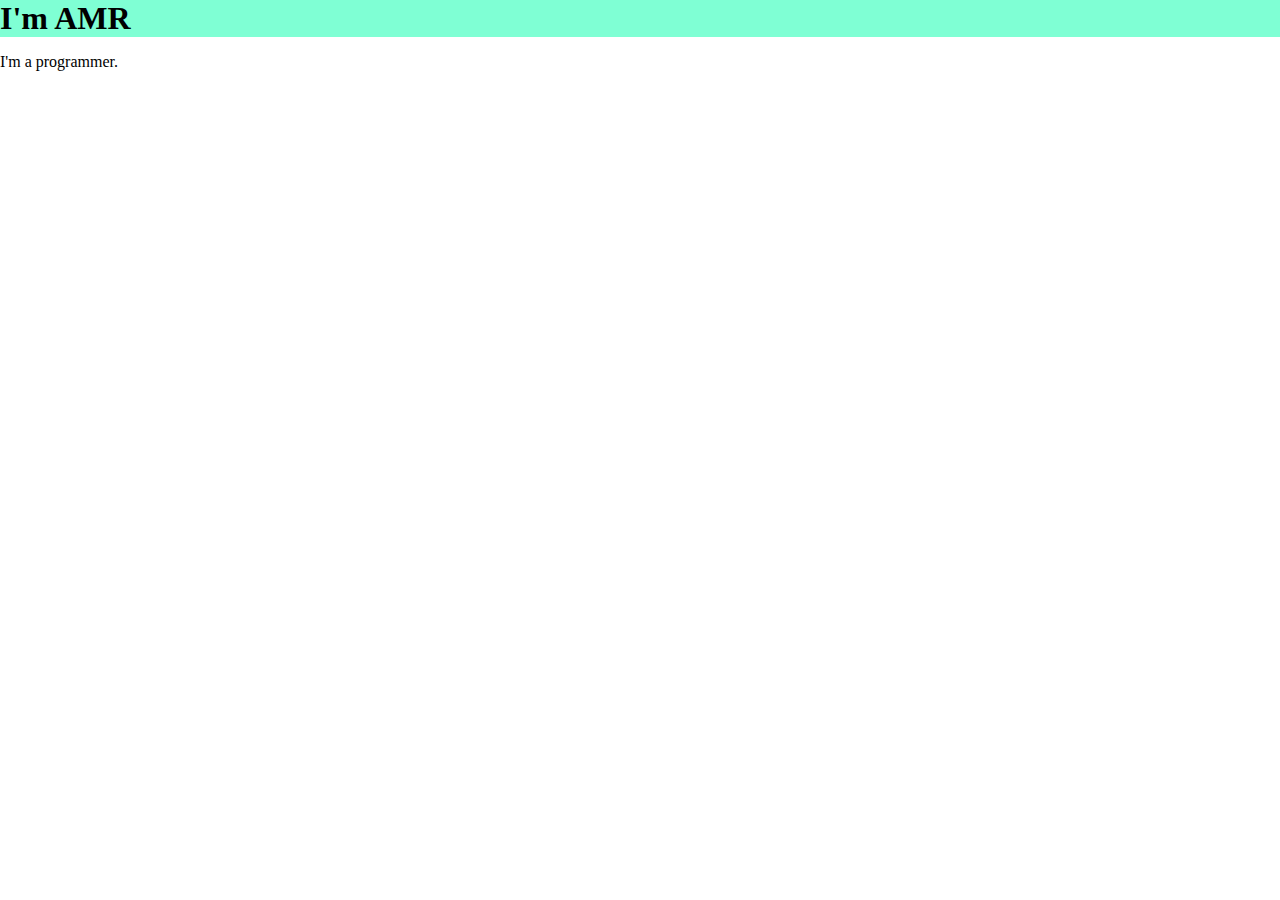
==== CSS - My Site/index.html @ b977a07b "HTML divs" ====
<!DOCTYPE html>
<html lang="en">
<head>
    <meta charset="UTF-8">
    <meta http-equiv="X-UA-Compatible" content="IE=edge">
    <meta name="viewport" content="width=device-width, initial-scale=1.0">
    <title>AMR ABDELAZEEM</title>
    <link rel="stylesheet" href="css/styles.css">
    <link rel="icon" href="favicon.ico">
</head>
<body>
    <div>
        <h1>I'm AMR</h1>
    </div>
    <p>I'm a programmer.</p>
</body>
</html>
---- CSS - My Site/css/styles.css ----
/*CSS code ie here*/

body{
    margin: 0;
}

h1{
    margin: 0;
}

div{
    background-color: aquamarine;
}
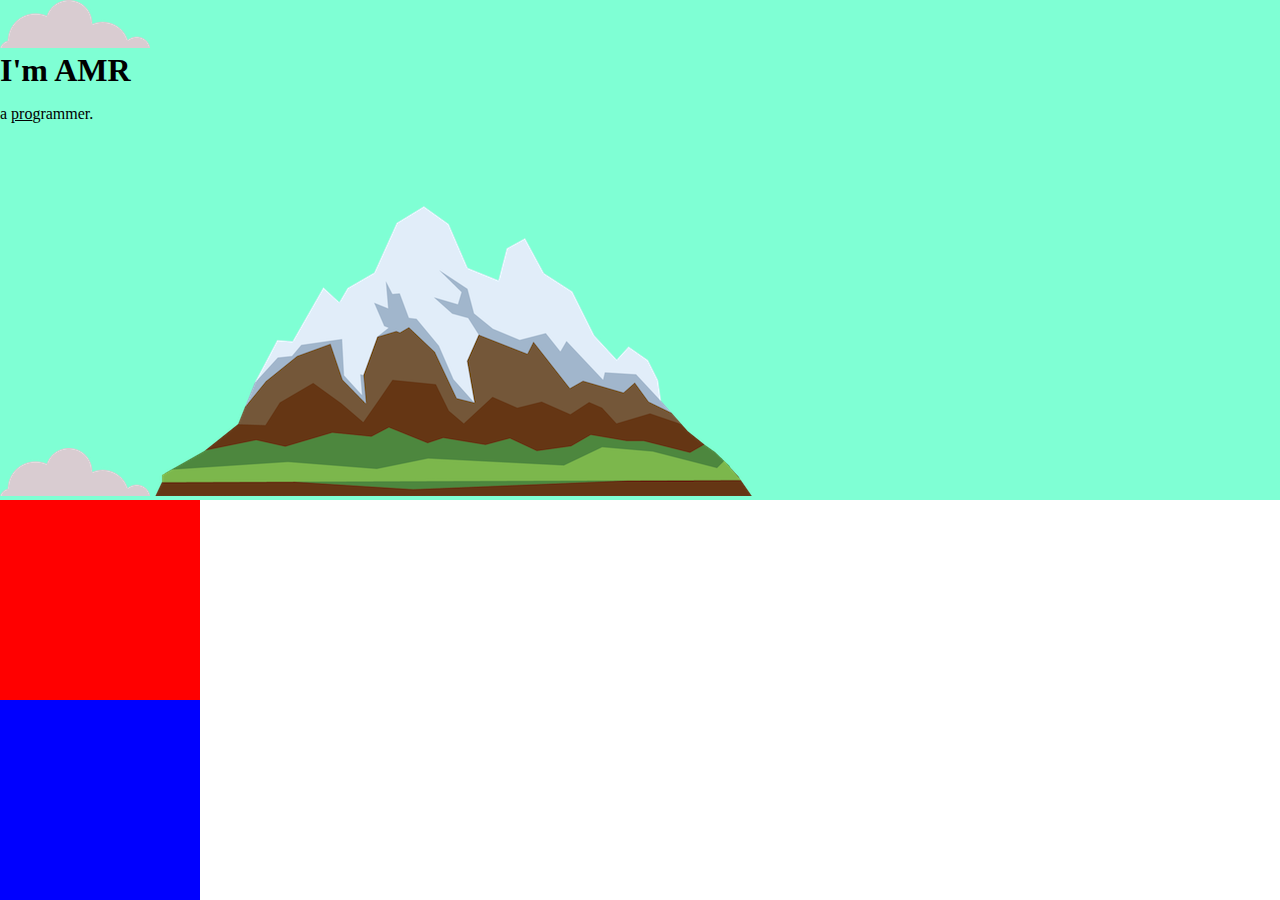
==== commit a3c09fed: "few adjustments to texts and pictures" ====
--- a/CSS - My Site/index.html
+++ b/CSS - My Site/index.html
@@ -9,9 +9,20 @@
     <link rel="icon" href="favicon.ico">
 </head>
 <body>
-    <div>
+    <div class="top-container">
+        <img src="images/cloud.png" alt="cloud-img">
         <h1>I'm AMR</h1>
+        <p>a <span class="pro">pro</span>grammer.</p>
+        <img src="images/cloud.png" alt="cloud-img">
+        <img src="images/mountain.png" alt="mountain-img">
     </div>
-    <p>I'm a programmer.</p>
+
+
+    <div class="middle-container">
+
+    </div>
+
+    <div class="bottom-container">
+    </div>
 </body>
 </html>--- a/CSS - My Site/css/styles.css
+++ b/CSS - My Site/css/styles.css
@@ -8,6 +8,22 @@
     margin: 0;
 }
 
-div{
+.top-container{
     background-color: aquamarine;
+}
+
+.middle-container{
+    background-color: red;
+    width: 200px;
+    height: 200px;
+}
+
+.bottom-container{
+    background-color: blue;
+    width: 200px;
+    height: 200px;
+}
+
+.pro{
+    text-decoration: underline;
 }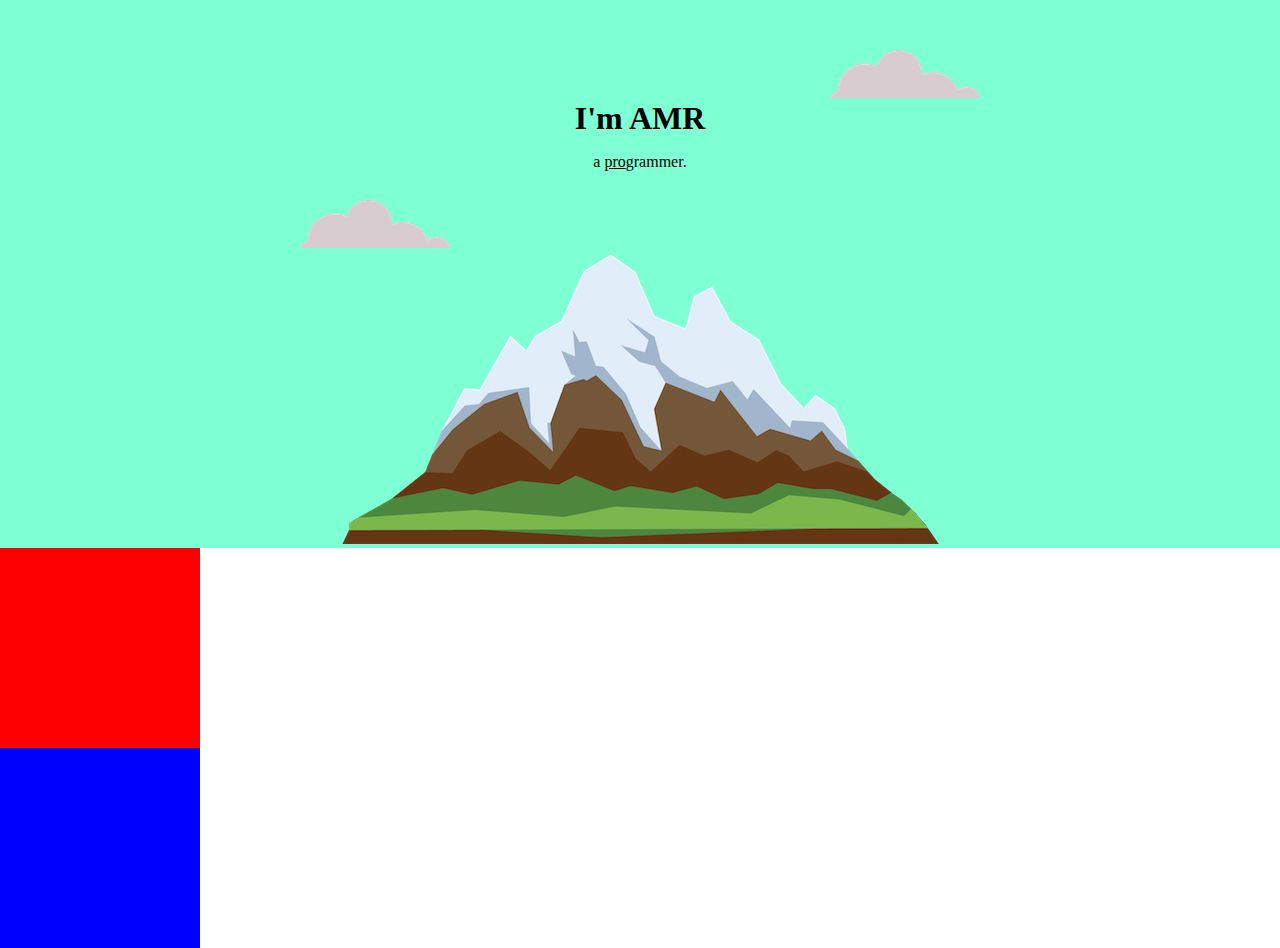
==== commit 259ed1eb: "Absolute/ relative positioning" ====
--- a/CSS - My Site/index.html
+++ b/CSS - My Site/index.html
@@ -10,10 +10,10 @@
 </head>
 <body>
     <div class="top-container">
-        <img src="images/cloud.png" alt="cloud-img">
+        <img class="top-cloud" src="images/cloud.png" alt="cloud-img">
         <h1>I'm AMR</h1>
         <p>a <span class="pro">pro</span>grammer.</p>
-        <img src="images/cloud.png" alt="cloud-img">
+        <img class="bottom-cloud" src="images/cloud.png" alt="cloud-img">
         <img src="images/mountain.png" alt="mountain-img">
     </div>
 
--- a/CSS - My Site/css/styles.css
+++ b/CSS - My Site/css/styles.css
@@ -2,6 +2,19 @@
 
 body{
     margin: 0;
+    text-align: center;
+}
+
+.bottom-cloud{
+    position: absolute;
+    left: 300px;
+    bottom: 300px;
+}
+
+.top-cloud{
+    position: absolute;
+    right: 300px;
+    top: 50px;
 }
 
 h1{
@@ -10,6 +23,8 @@
 
 .top-container{
     background-color: aquamarine;
+    position: relative;
+    padding-top: 100px;
 }
 
 .middle-container{
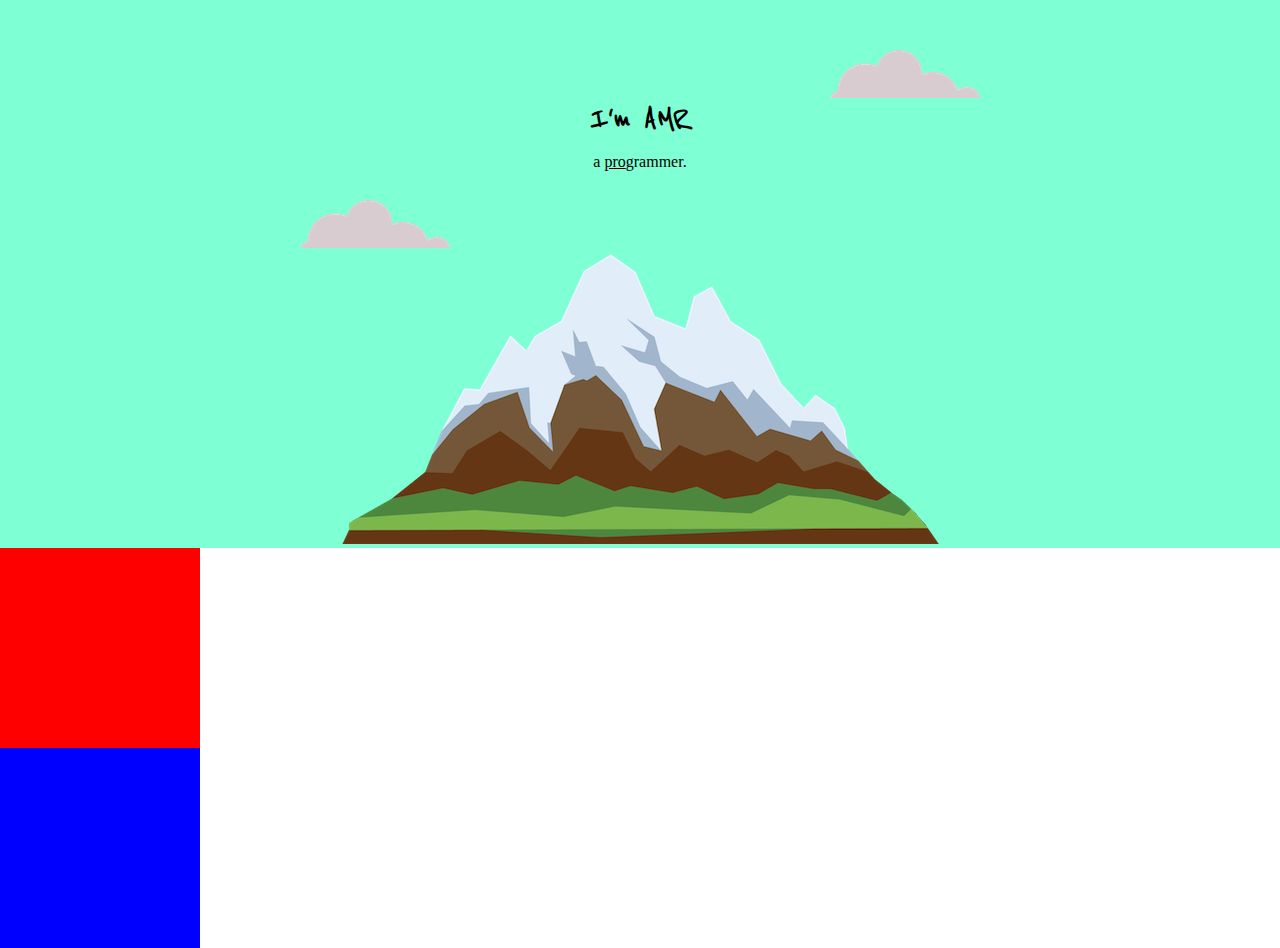
==== commit c556d266: "Font styling" ====
--- a/CSS - My Site/index.html
+++ b/CSS - My Site/index.html
@@ -7,6 +7,9 @@
     <title>AMR ABDELAZEEM</title>
     <link rel="stylesheet" href="css/styles.css">
     <link rel="icon" href="favicon.ico">
+    <link rel="preconnect" href="https://fonts.googleapis.com">
+    <link rel="preconnect" href="https://fonts.gstatic.com" crossorigin>
+    <link href="https://fonts.googleapis.com/css2?family=Reenie+Beanie&family=Ubuntu&display=swap" rel="stylesheet">
 </head>
 <body>
     <div class="top-container">
--- a/CSS - My Site/css/styles.css
+++ b/CSS - My Site/css/styles.css
@@ -8,7 +8,7 @@
 .bottom-cloud{
     position: absolute;
     left: 300px;
-    bottom: 300px;
+    bottom: 300px ;
 }
 
 .top-cloud{
@@ -19,6 +19,10 @@
 
 h1{
     margin: 0;
+    font-family: 'Reenie Beanie', cursive;}
+
+h2{
+    font-family: 'Ubuntu', sans-serif;
 }
 
 .top-container{
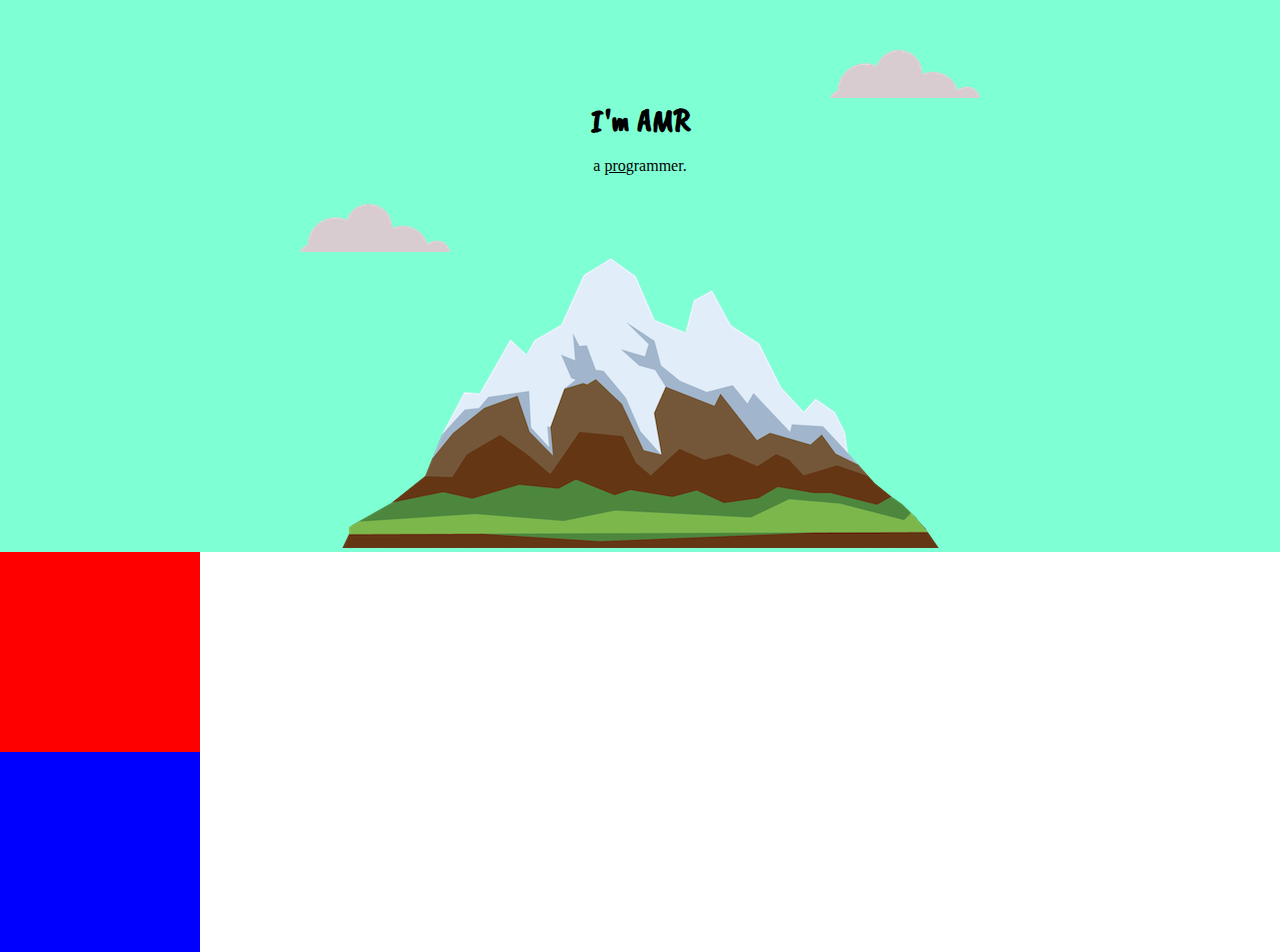
==== commit 99750681: "Font adjusting" ====
--- a/CSS - My Site/index.html
+++ b/CSS - My Site/index.html
@@ -9,7 +9,7 @@
     <link rel="icon" href="favicon.ico">
     <link rel="preconnect" href="https://fonts.googleapis.com">
     <link rel="preconnect" href="https://fonts.gstatic.com" crossorigin>
-    <link href="https://fonts.googleapis.com/css2?family=Reenie+Beanie&family=Ubuntu&display=swap" rel="stylesheet">
+    <link href="https://fonts.googleapis.com/css2?family=Caveat+Brush&display=swap" rel="stylesheet">
 </head>
 <body>
     <div class="top-container">
--- a/CSS - My Site/css/styles.css
+++ b/CSS - My Site/css/styles.css
@@ -19,7 +19,7 @@
 
 h1{
     margin: 0;
-    font-family: 'Reenie Beanie', cursive;}
+    font-family: 'Caveat Brush', cursive;}
 
 h2{
     font-family: 'Ubuntu', sans-serif;
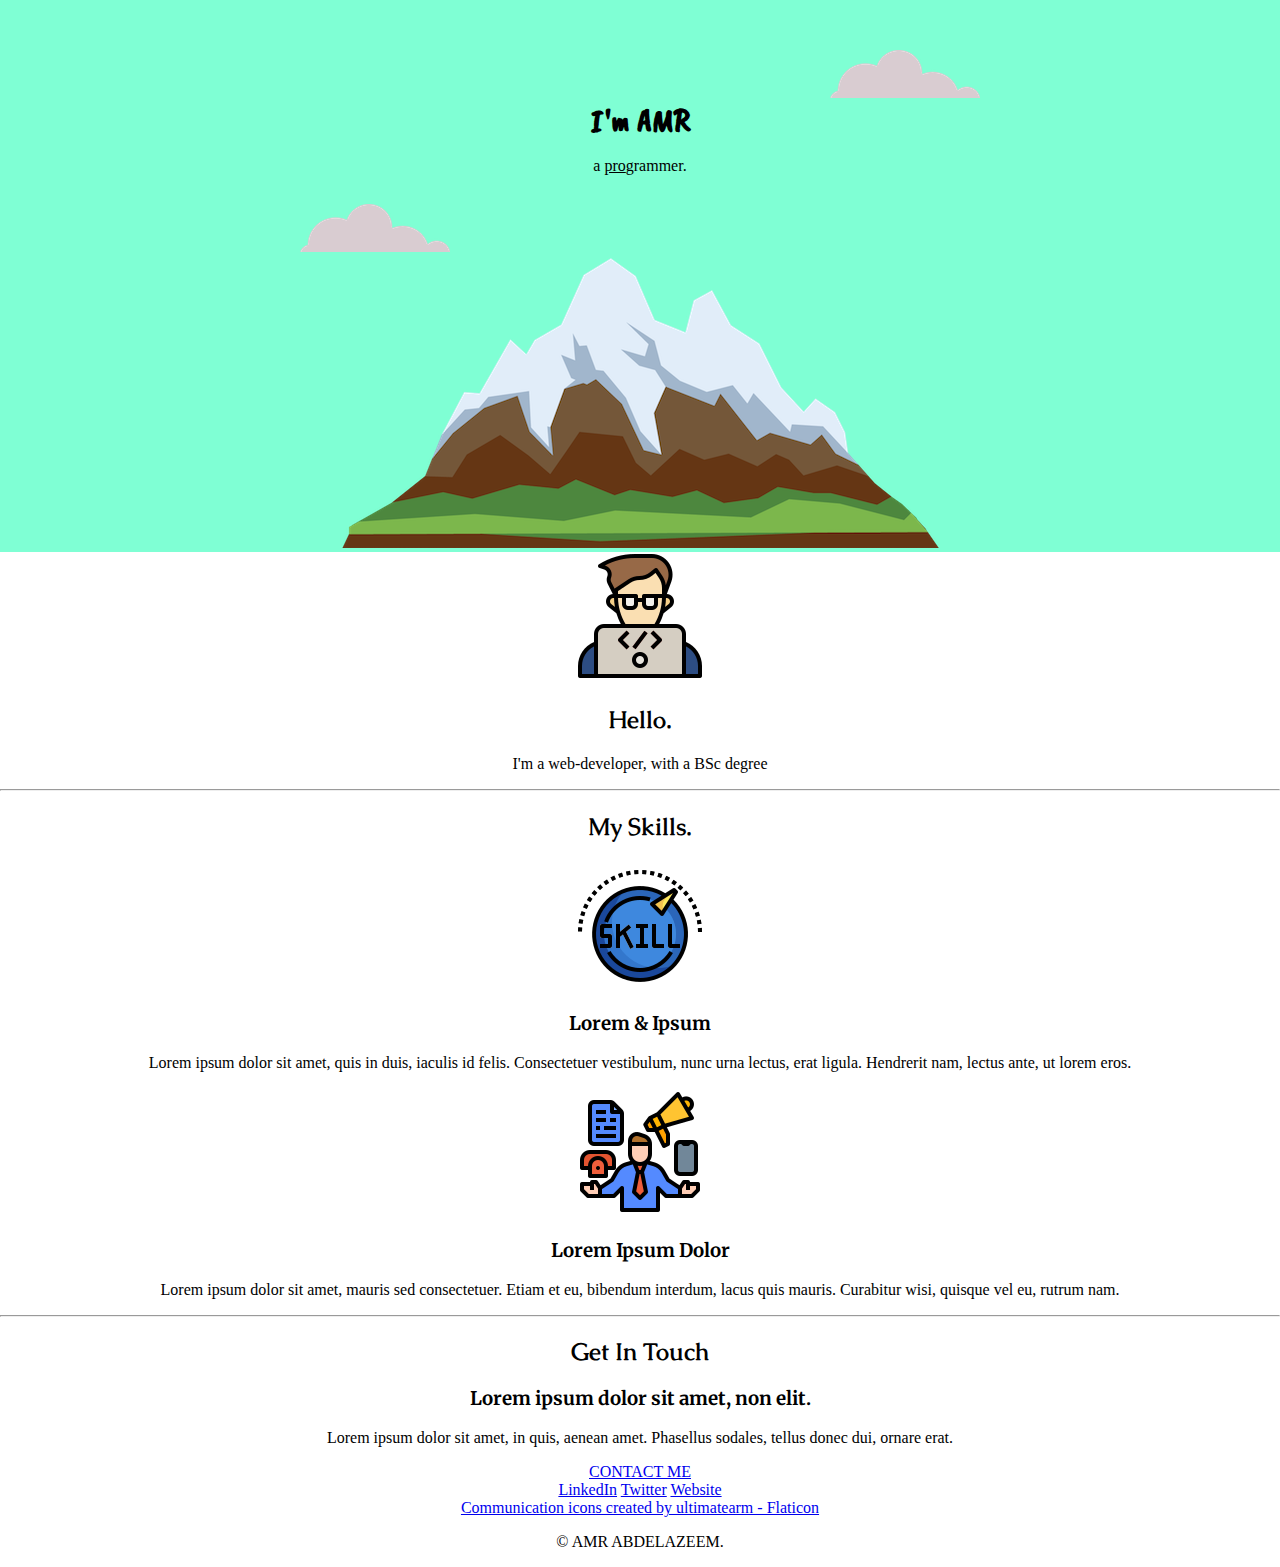
==== commit b5800f61: "Added new icons to the page" ====
--- a/CSS - My Site/index.html
+++ b/CSS - My Site/index.html
@@ -9,9 +9,9 @@
     <link rel="icon" href="favicon.ico">
     <link rel="preconnect" href="https://fonts.googleapis.com">
     <link rel="preconnect" href="https://fonts.gstatic.com" crossorigin>
-    <link href="https://fonts.googleapis.com/css2?family=Caveat+Brush&display=swap" rel="stylesheet">
+    <link href="https://fonts.googleapis.com/css2?family=Caudex&family=Caveat+Brush&family=Merriweather&display=swap" rel="stylesheet">
 </head>
-<body>
+<body>  
     <div class="top-container">
         <img class="top-cloud" src="images/cloud.png" alt="cloud-img">
         <h1>I'm AMR</h1>
@@ -22,10 +22,42 @@
 
 
     <div class="middle-container">
-
-    </div>
-
-    <div class="bottom-container">
-    </div>
+        <div class="profile">
+          <img src="images/coding.png" alt="developer-icon">
+          <h2>Hello.</h2>
+          <p>I'm a web-developer, with a BSc degree</p>
+        </div>
+        <hr>
+        <div class="skills">
+          <h2>My Skills.</h2>
+          <div class="skill-row">
+            <img class="" src="images/skill.png" alt="skills-img">
+            <h3>Lorem & Ipsum</h3>
+            <p>Lorem ipsum dolor sit amet, quis in duis, iaculis id felis. Consectetuer vestibulum, nunc urna lectus, erat ligula. Hendrerit nam, lectus ante, ut lorem eros.</p>
+          </div>
+          <div class="skill-row">
+            <img class="" src="images/communication.png" alt="skills-img">
+            <h3>Lorem Ipsum Dolor</h3>
+            <p>Lorem ipsum dolor sit amet, mauris sed consectetuer. Etiam et eu, bibendum interdum, lacus quis mauris. Curabitur wisi, quisque vel eu, rutrum nam.</p>
+          </div>
+        </div>
+        <hr>
+        <div class="contact-me">
+          <h2>Get In Touch</h2>
+          <h3>Lorem ipsum dolor sit amet, non elit.</h3>
+          <p>Lorem ipsum dolor sit amet, in quis, aenean amet. Phasellus sodales, tellus donec dui, ornare erat.</p>
+          <a class="btn" href="mailto:name@email.com">CONTACT ME</a>
+        </div>
+      </div>
+      
+      
+      <div class="bottom-container">
+        <a class="footer-link" href="https://www.linkedin.com/">LinkedIn</a>
+        <a class="footer-link" href="https://twitter.com/">Twitter</a>
+        <a class="footer-link" href="https://www.appbrewery.co/">Website</a><br>
+        <a href="https://www.flaticon.com/free-icons/communication" title="communication icons">Communication icons created by ultimatearm - Flaticon</a>
+        <p>© AMR ABDELAZEEM.</p>
+      </div>
+      
 </body>
 </html>--- a/CSS - My Site/css/styles.css
+++ b/CSS - My Site/css/styles.css
@@ -22,7 +22,11 @@
     font-family: 'Caveat Brush', cursive;}
 
 h2{
-    font-family: 'Ubuntu', sans-serif;
+    font-family: 'Caudex', serif;
+}
+
+h3{
+    font-family: 'Merriweather', serif;
 }
 
 .top-container{
@@ -32,15 +36,11 @@
 }
 
 .middle-container{
-    background-color: red;
-    width: 200px;
-    height: 200px;
+
 }
 
 .bottom-container{
-    background-color: blue;
-    width: 200px;
-    height: 200px;
+
 }
 
 .pro{
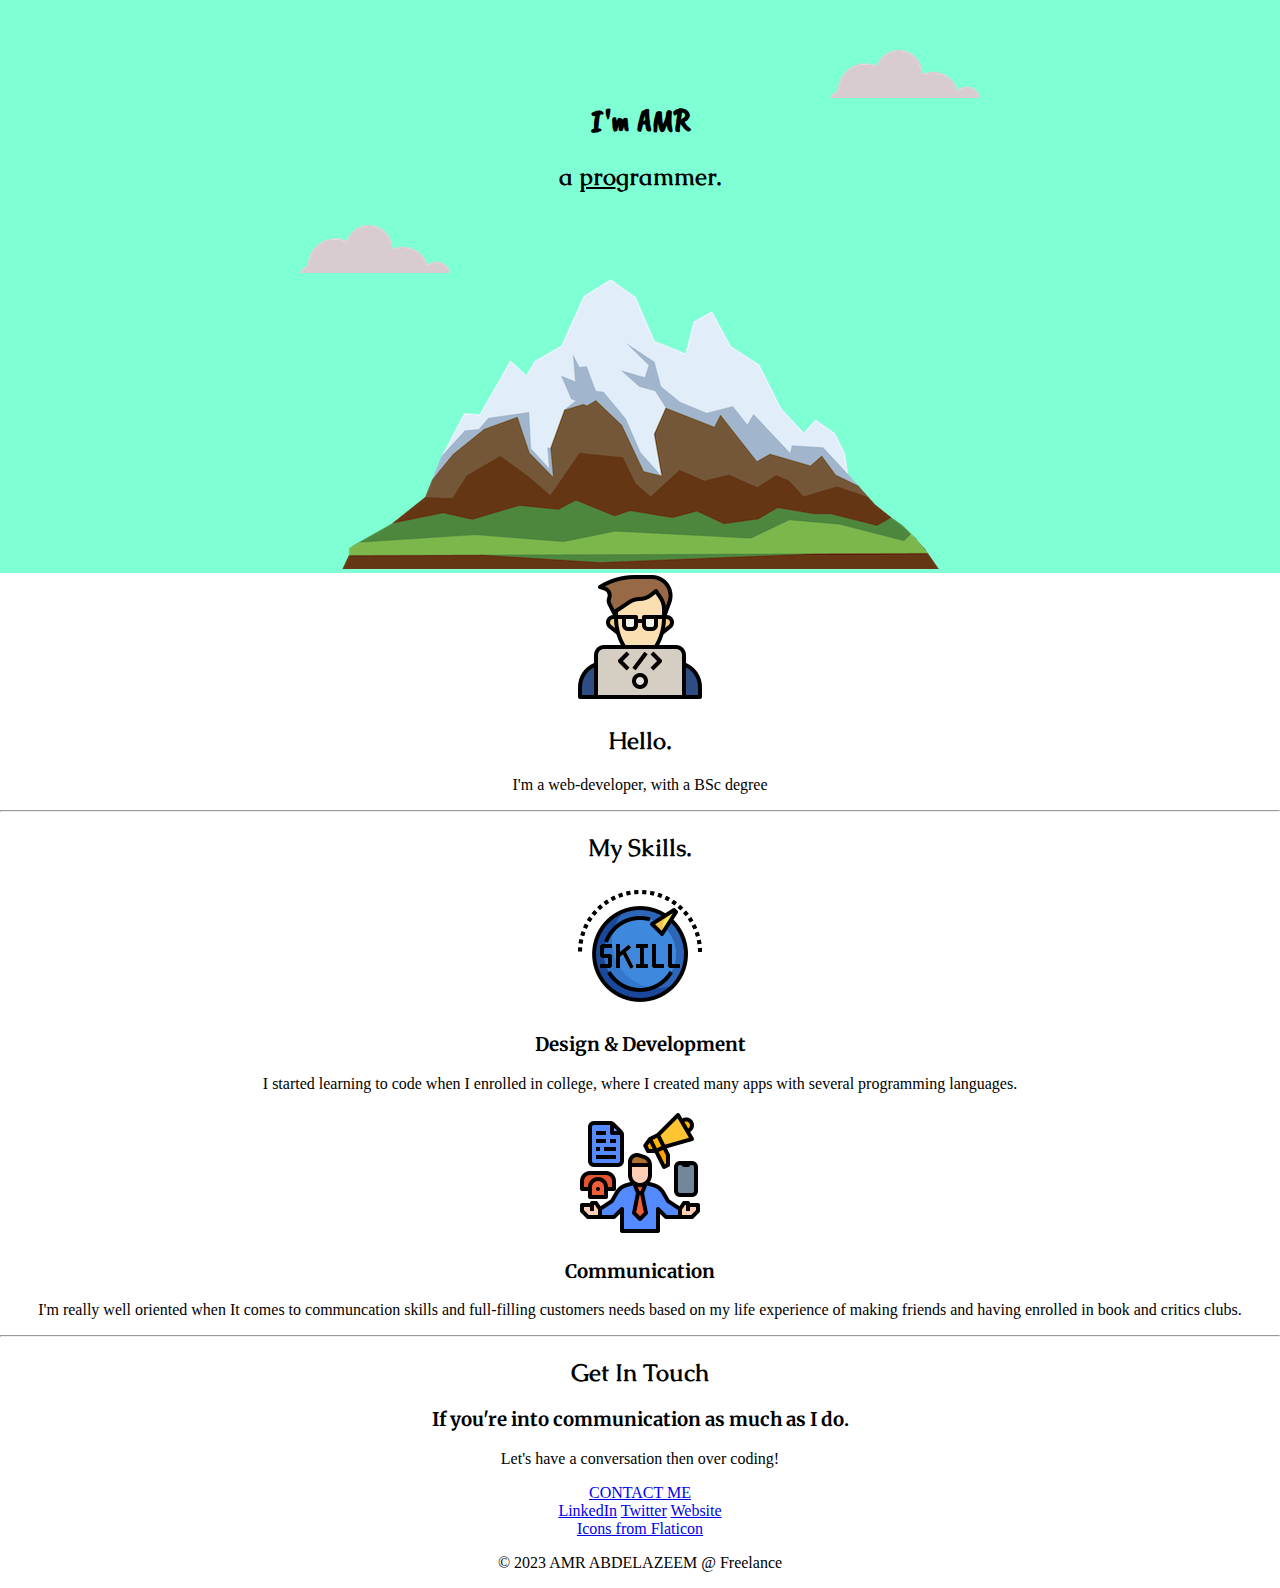
==== commit 232de1ed: "few adjustments" ====
--- a/CSS - My Site/index.html
+++ b/CSS - My Site/index.html
@@ -10,12 +10,14 @@
     <link rel="preconnect" href="https://fonts.googleapis.com">
     <link rel="preconnect" href="https://fonts.gstatic.com" crossorigin>
     <link href="https://fonts.googleapis.com/css2?family=Caudex&family=Caveat+Brush&family=Merriweather&display=swap" rel="stylesheet">
+    <link href="https://fonts.googleapis.com/css2?family=Merriweather+Sans&display=swap" rel="stylesheet">
+    <link href="https://fonts.googleapis.com/css2?family=Roboto&display=swap" rel="stylesheet">
 </head>
 <body>  
     <div class="top-container">
         <img class="top-cloud" src="images/cloud.png" alt="cloud-img">
-        <h1>I'm AMR</h1>
-        <p>a <span class="pro">pro</span>grammer.</p>
+        <h1 class="head-color">I'm AMR</h1>
+        <h2 class="head-color">a <span class="pro">pro</span>grammer.</h2>
         <img class="bottom-cloud" src="images/cloud.png" alt="cloud-img">
         <img src="images/mountain.png" alt="mountain-img">
     </div>
@@ -31,21 +33,23 @@
         <div class="skills">
           <h2>My Skills.</h2>
           <div class="skill-row">
-            <img class="" src="images/skill.png" alt="skills-img">
-            <h3>Lorem & Ipsum</h3>
-            <p>Lorem ipsum dolor sit amet, quis in duis, iaculis id felis. Consectetuer vestibulum, nunc urna lectus, erat ligula. Hendrerit nam, lectus ante, ut lorem eros.</p>
+            <img class="code-img" src="images/skill.png" alt="skills-img">
+            <h3 class="middle-color">Design & Development</h3>
+            <p>I started learning to code when I enrolled in college, where I created many apps with several programming languages.</p>
           </div>
           <div class="skill-row">
-            <img class="" src="images/communication.png" alt="skills-img">
-            <h3>Lorem Ipsum Dolor</h3>
-            <p>Lorem ipsum dolor sit amet, mauris sed consectetuer. Etiam et eu, bibendum interdum, lacus quis mauris. Curabitur wisi, quisque vel eu, rutrum nam.</p>
+            <img class="communicate-img" src="images/communication.png" alt="skills-img">
+            <h3 class="middle-color">Communication</h3>
+            <p>I'm really well oriented when It comes to communcation skills and full-filling customers needs based on my life experience of making
+                friends and having enrolled in book and critics clubs.
+            </p>
           </div>
         </div>
         <hr>
         <div class="contact-me">
           <h2>Get In Touch</h2>
-          <h3>Lorem ipsum dolor sit amet, non elit.</h3>
-          <p>Lorem ipsum dolor sit amet, in quis, aenean amet. Phasellus sodales, tellus donec dui, ornare erat.</p>
+          <h3 class="middle-color">If you're into communication as much as I do.</h3>
+          <p>Let's have a conversation then over coding!</p>
           <a class="btn" href="mailto:name@email.com">CONTACT ME</a>
         </div>
       </div>
@@ -55,8 +59,8 @@
         <a class="footer-link" href="https://www.linkedin.com/">LinkedIn</a>
         <a class="footer-link" href="https://twitter.com/">Twitter</a>
         <a class="footer-link" href="https://www.appbrewery.co/">Website</a><br>
-        <a href="https://www.flaticon.com/free-icons/communication" title="communication icons">Communication icons created by ultimatearm - Flaticon</a>
-        <p>© AMR ABDELAZEEM.</p>
+        <a class="flaticon" href="https://www.flaticon.com/free-icons/communication" title="communication icons">Icons from Flaticon</a>
+        <p class="copy-right">© 2023 AMR ABDELAZEEM @ Freelance</p>
       </div>
       
 </body>
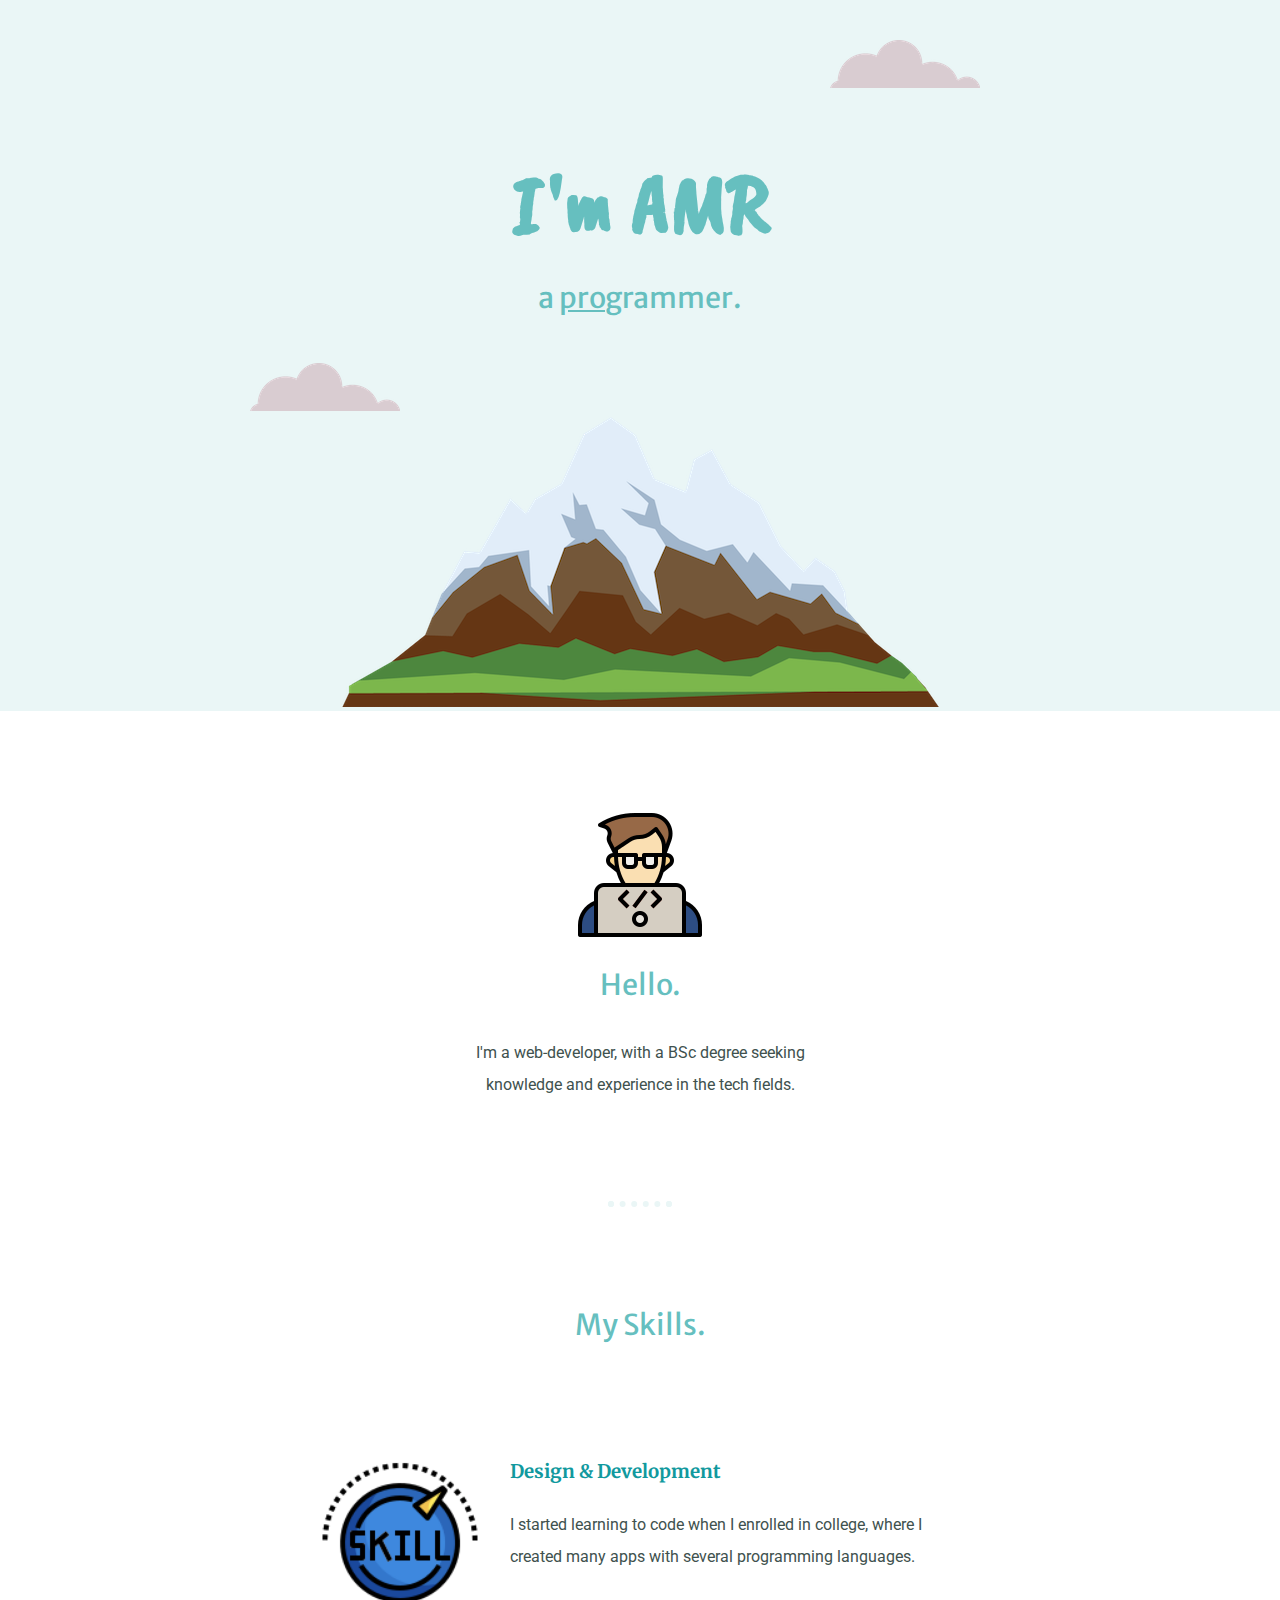
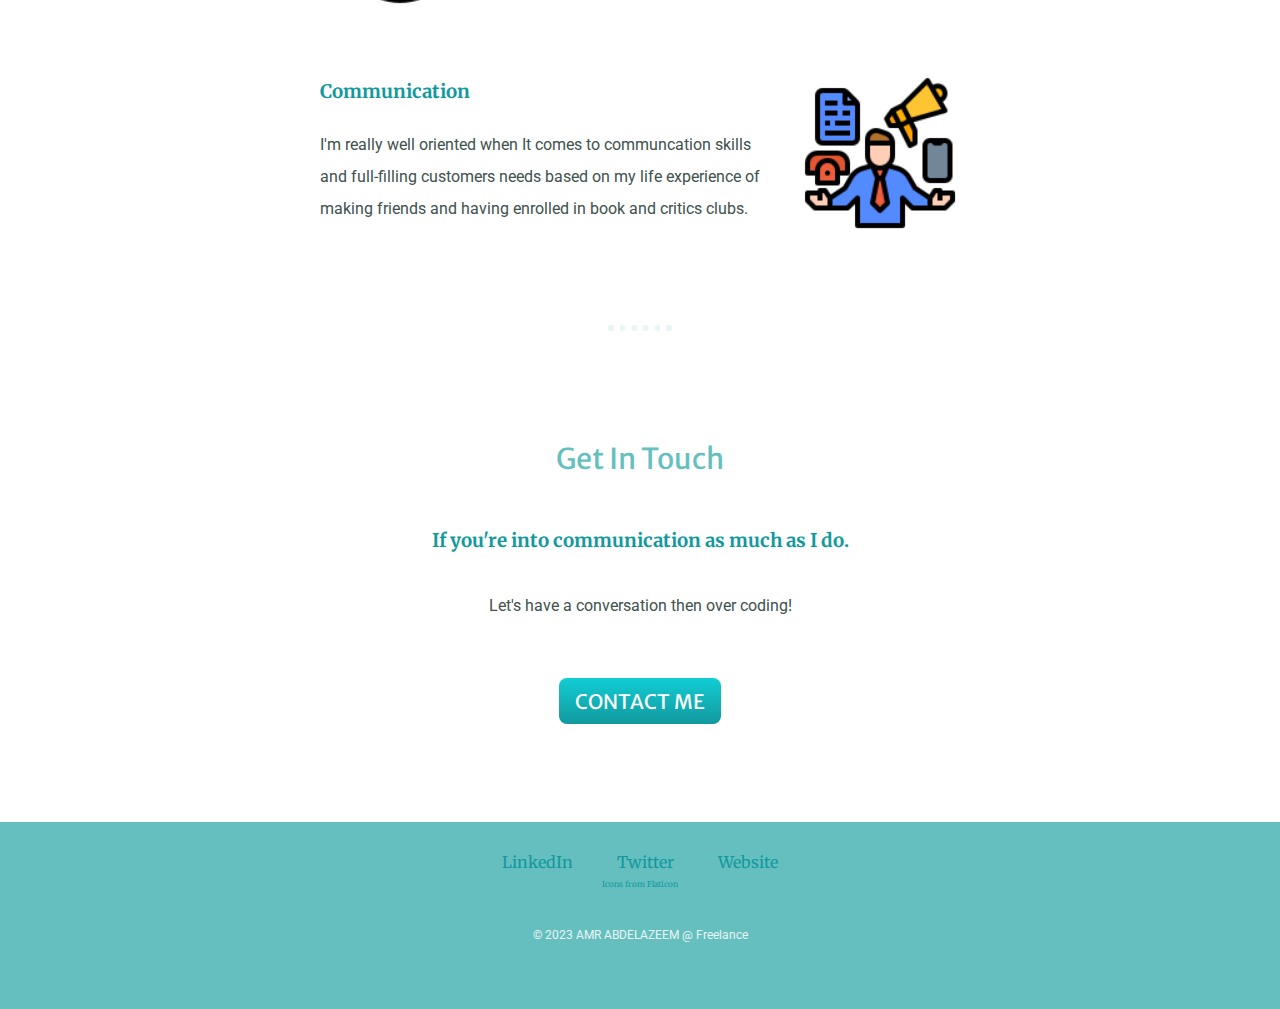
==== commit 6c0d9949: "This version should meet the final requirements" ====
--- a/CSS - My Site/index.html
+++ b/CSS - My Site/index.html
@@ -27,7 +27,7 @@
         <div class="profile">
           <img src="images/coding.png" alt="developer-icon">
           <h2>Hello.</h2>
-          <p>I'm a web-developer, with a BSc degree</p>
+          <p class="intro">I'm a web-developer, with a BSc degree seeking knowledge and experience in the tech fields.</p>
         </div>
         <hr>
         <div class="skills">
@@ -49,7 +49,7 @@
         <div class="contact-me">
           <h2>Get In Touch</h2>
           <h3 class="middle-color">If you're into communication as much as I do.</h3>
-          <p>Let's have a conversation then over coding!</p>
+          <p class="contact-msg">Let's have a conversation then over coding!</p>
           <a class="btn" href="mailto:name@email.com">CONTACT ME</a>
         </div>
       </div>
--- a/CSS - My Site/css/styles.css
+++ b/CSS - My Site/css/styles.css
@@ -1,48 +1,148 @@
 /*CSS code ie here*/
 
 body{
+    color: #40514e;
     margin: 0;
     text-align: center;
+    font-family: 'Roboto', sans-serif;
+}
+
+p {
+    line-height: 2;
+}
+
+hr{
+    border: dotted #EAF6F6 6px;
+    border-bottom: none;
+    width: 4%;
+    margin: 100px auto;
+
+}
+
+h1{
+    font-size: 5.25rem;
+    margin: 50px auto 0 auto;
+    font-family: 'Caveat Brush', cursive;
+    color: #66BFBF;
+}
+
+h2{
+    font-family: 'Merriweather Sans', sans-serif;
+    font-size: 1.8rem;
+    font-weight: normal;
+    color: #66BFBF;
+    padding-bottom: 10px;
+}
+
+h3{
+    font-family: 'Merriweather', serif;
+    color: #11999E;
+    text-decoration: none;
 }
 
 .bottom-cloud{
     position: absolute;
-    left: 300px;
+    left: 250px;
     bottom: 300px ;
 }
 
 .top-cloud{
     position: absolute;
     right: 300px;
-    top: 50px;
-}
-
-h1{
-    margin: 0;
-    font-family: 'Caveat Brush', cursive;}
-
-h2{
-    font-family: 'Caudex', serif;
-}
-
-h3{
-    font-family: 'Merriweather', serif;
+    top: 40px;
 }
 
 .top-container{
-    background-color: aquamarine;
+    background-color: #EAF6F6;
     position: relative;
     padding-top: 100px;
 }
 
 .middle-container{
-
-}
-
-.bottom-container{
-
+    margin: 100px 0 100px 0;
 }
 
 .pro{
     text-decoration: underline;
+}
+
+.intro{
+    width: 30%;
+    margin: auto;
+}
+
+.skill-row{
+    width: 50%;
+    margin: 100px auto 100px auto;
+    text-align: left;
+    line-height: 2;
+
+}
+
+.code-img{
+    width: 25%;
+    float: left;
+    margin-right: 30px;
+}
+
+.communicate-img{
+    width: 25%;
+    float:right;
+    margin-left: 30px;
+}
+
+.btn {
+    -webkit-border-radius: 12;
+    -moz-border-radius: 12;
+    border-radius: 8px;
+    font-family: 'Merriweather Sans', sans-serif;
+    font-size: 20px;
+    color: #ffffff;
+    background-image: linear-gradient(to bottom, #11cdd4, #11999e);
+    padding: 11px 16px 10px 16px;
+    text-decoration: none;
+  }
+  
+  .btn:hover {
+    background-image: linear-gradient(to bottom, #30e3cb, #2bc4ad);
+    text-decoration: none;
+  }
+
+  .contact-me{
+    line-height: 2;
+  }
+
+
+  .bottom-container{
+    margin-top: 50px;
+    padding-top: 30px;
+    padding-bottom: 30px;
+    background-color: #66BFBF;
+    color: #EAF6F6;
+}
+
+.copy-right{
+    font-size: .75rem;
+    padding: 20px 0;
+}
+
+
+.contact-msg{
+    width: 40%;
+    margin: 30px auto 60px;
+}
+
+a{
+    font-family: 'Merriweather', serif;
+    color: #11999E;
+    text-decoration: none;
+    margin: 10px 20px;
+}
+
+a:hover{
+    color: #EAF6F6;
+}
+
+.flaticon{
+    font-size: .5rem;
 }